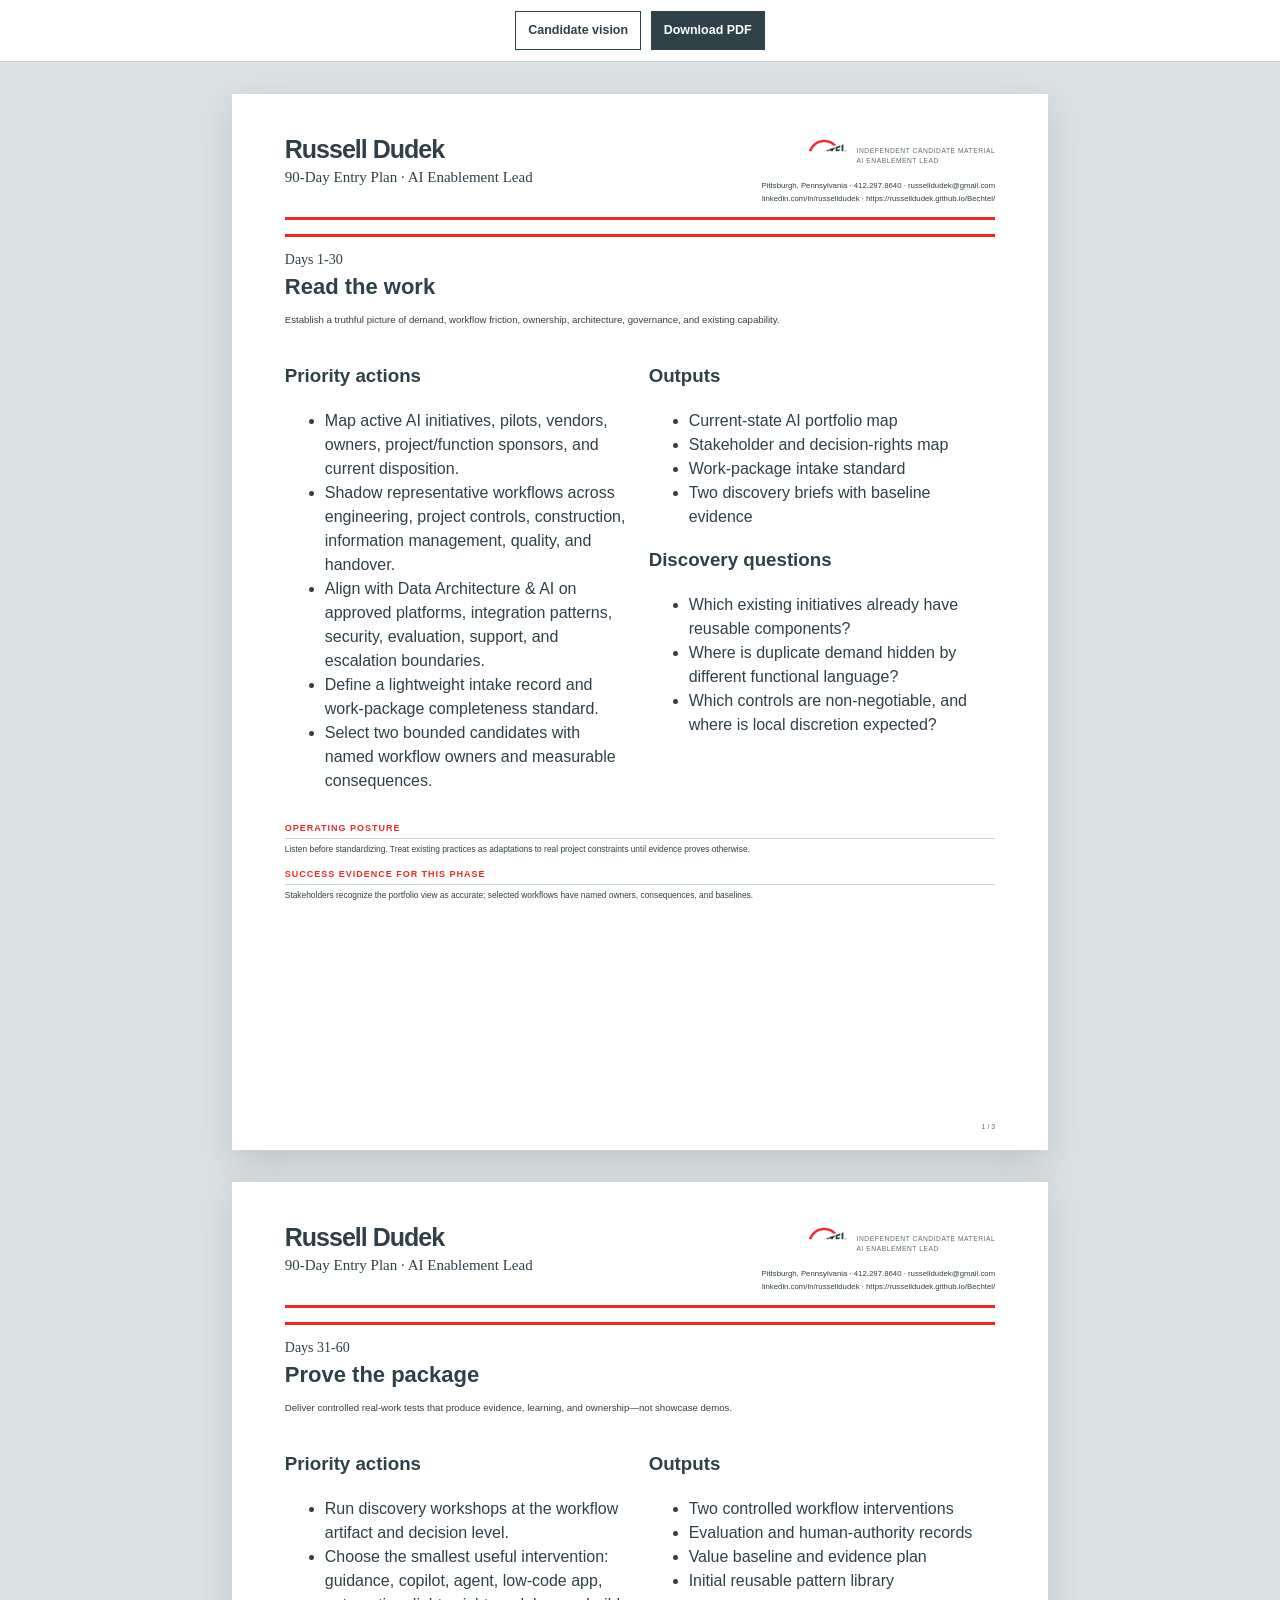
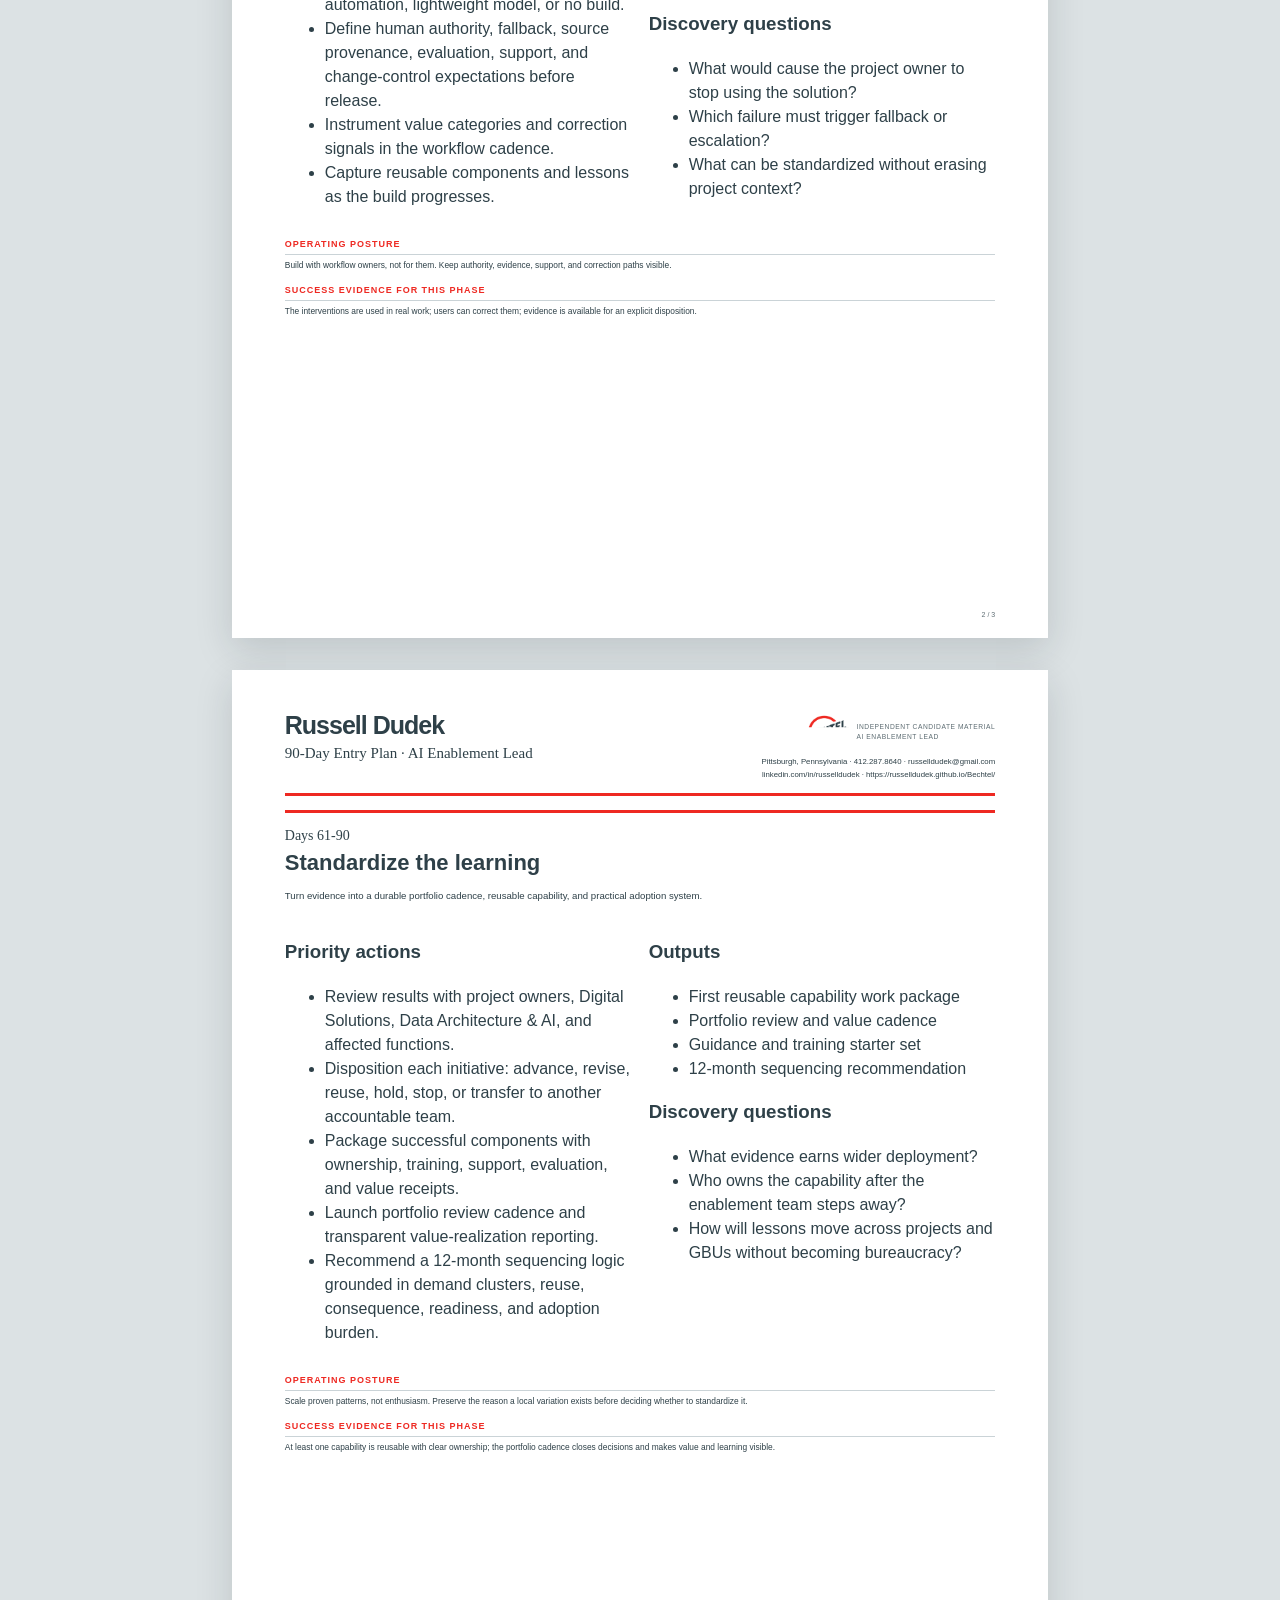
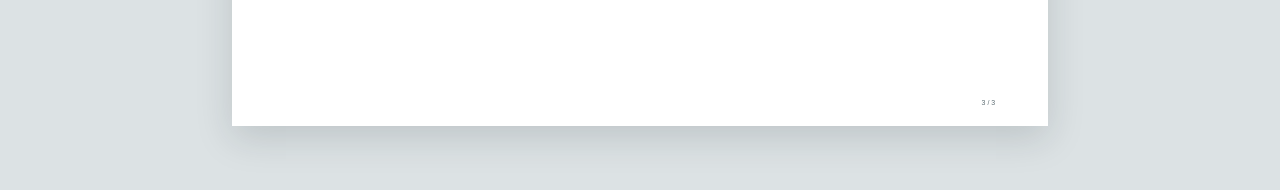
==== 90-day-plan.html @ 3dd20a66 "Add 90-day entry plan" ====
<!doctype html><html><head><meta charset="utf-8"><meta name="viewport" content="width=device-width,initial-scale=1"><title>Russell Dudek · Bechtel 90-Day Entry Plan</title><link rel="stylesheet" href="styles.css"></head><body class="doc-body"><div class="doc-toolbar"><a href="index.html">Candidate vision</a><a class="download-link" href="docs/Russell-Dudek-Bechtel-90-Day-Entry-Plan.pdf" download>Download PDF</a></div><main class="document-stack"><section class="sheet"><header class="doc-header"><div><div class="doc-name">Russell Dudek</div><div class="doc-role">90-Day Entry Plan · AI Enablement Lead</div></div><div><div class="doc-brand"><img src="assets/brand/bechtel-logo-official.svg" alt="Bechtel"><span>Independent candidate material<br>AI Enablement Lead</span></div><div class="doc-contact">Pittsburgh, Pennsylvania · 412.287.8640 · <a href="mailto:russelldudek@gmail.com">russelldudek@gmail.com</a><br><a href="https://www.linkedin.com/in/russelldudek">linkedin.com/in/russelldudek</a> · <a href="https://russelldudek.github.io/Bechtel/">https://russelldudek.github.io/Bechtel/</a></div></div></header><div class="phase-doc"><div class="days">Days 1-30</div><h2>Read the work</h2><p>Establish a truthful picture of demand, workflow friction, ownership, architecture, governance, and existing capability.</p></div><div class="phase-doc-grid"><div><h3>Priority actions</h3><ul><li>Map active AI initiatives, pilots, vendors, owners, project/function sponsors, and current disposition.</li><li>Shadow representative workflows across engineering, project controls, construction, information management, quality, and handover.</li><li>Align with Data Architecture & AI on approved platforms, integration patterns, security, evaluation, support, and escalation boundaries.</li><li>Define a lightweight intake record and work-package completeness standard.</li><li>Select two bounded candidates with named workflow owners and measurable consequences.</li></ul></div><div><h3>Outputs</h3><ul><li>Current-state AI portfolio map</li><li>Stakeholder and decision-rights map</li><li>Work-package intake standard</li><li>Two discovery briefs with baseline evidence</li></ul><h3 style="margin-top:.18in">Discovery questions</h3><ul><li>Which existing initiatives already have reusable components?</li><li>Where is duplicate demand hidden by different functional language?</li><li>Which controls are non-negotiable, and where is local discretion expected?</li></ul></div></div><div class="doc-section"><h2>Operating posture</h2><p>Listen before standardizing. Treat existing practices as adaptations to real project constraints until evidence proves otherwise.</p></div><div class="doc-section"><h2>Success evidence for this phase</h2><p>Stakeholders recognize the portfolio view as accurate; selected workflows have named owners, consequences, and baselines.</p></div><div class="page-number">1 / 3</div></section><section class="sheet"><header class="doc-header"><div><div class="doc-name">Russell Dudek</div><div class="doc-role">90-Day Entry Plan · AI Enablement Lead</div></div><div><div class="doc-brand"><img src="assets/brand/bechtel-logo-official.svg" alt="Bechtel"><span>Independent candidate material<br>AI Enablement Lead</span></div><div class="doc-contact">Pittsburgh, Pennsylvania · 412.287.8640 · <a href="mailto:russelldudek@gmail.com">russelldudek@gmail.com</a><br><a href="https://www.linkedin.com/in/russelldudek">linkedin.com/in/russelldudek</a> · <a href="https://russelldudek.github.io/Bechtel/">https://russelldudek.github.io/Bechtel/</a></div></div></header><div class="phase-doc"><div class="days">Days 31-60</div><h2>Prove the package</h2><p>Deliver controlled real-work tests that produce evidence, learning, and ownership—not showcase demos.</p></div><div class="phase-doc-grid"><div><h3>Priority actions</h3><ul><li>Run discovery workshops at the workflow artifact and decision level.</li><li>Choose the smallest useful intervention: guidance, copilot, agent, low-code app, automation, lightweight model, or no build.</li><li>Define human authority, fallback, source provenance, evaluation, support, and change-control expectations before release.</li><li>Instrument value categories and correction signals in the workflow cadence.</li><li>Capture reusable components and lessons as the build progresses.</li></ul></div><div><h3>Outputs</h3><ul><li>Two controlled workflow interventions</li><li>Evaluation and human-authority records</li><li>Value baseline and evidence plan</li><li>Initial reusable pattern library</li></ul><h3 style="margin-top:.18in">Discovery questions</h3><ul><li>What would cause the project owner to stop using the solution?</li><li>Which failure must trigger fallback or escalation?</li><li>What can be standardized without erasing project context?</li></ul></div></div><div class="doc-section"><h2>Operating posture</h2><p>Build with workflow owners, not for them. Keep authority, evidence, support, and correction paths visible.</p></div><div class="doc-section"><h2>Success evidence for this phase</h2><p>The interventions are used in real work; users can correct them; evidence is available for an explicit disposition.</p></div><div class="page-number">2 / 3</div></section><section class="sheet"><header class="doc-header"><div><div class="doc-name">Russell Dudek</div><div class="doc-role">90-Day Entry Plan · AI Enablement Lead</div></div><div><div class="doc-brand"><img src="assets/brand/bechtel-logo-official.svg" alt="Bechtel"><span>Independent candidate material<br>AI Enablement Lead</span></div><div class="doc-contact">Pittsburgh, Pennsylvania · 412.287.8640 · <a href="mailto:russelldudek@gmail.com">russelldudek@gmail.com</a><br><a href="https://www.linkedin.com/in/russelldudek">linkedin.com/in/russelldudek</a> · <a href="https://russelldudek.github.io/Bechtel/">https://russelldudek.github.io/Bechtel/</a></div></div></header><div class="phase-doc"><div class="days">Days 61-90</div><h2>Standardize the learning</h2><p>Turn evidence into a durable portfolio cadence, reusable capability, and practical adoption system.</p></div><div class="phase-doc-grid"><div><h3>Priority actions</h3><ul><li>Review results with project owners, Digital Solutions, Data Architecture & AI, and affected functions.</li><li>Disposition each initiative: advance, revise, reuse, hold, stop, or transfer to another accountable team.</li><li>Package successful components with ownership, training, support, evaluation, and value receipts.</li><li>Launch portfolio review cadence and transparent value-realization reporting.</li><li>Recommend a 12-month sequencing logic grounded in demand clusters, reuse, consequence, readiness, and adoption burden.</li></ul></div><div><h3>Outputs</h3><ul><li>First reusable capability work package</li><li>Portfolio review and value cadence</li><li>Guidance and training starter set</li><li>12-month sequencing recommendation</li></ul><h3 style="margin-top:.18in">Discovery questions</h3><ul><li>What evidence earns wider deployment?</li><li>Who owns the capability after the enablement team steps away?</li><li>How will lessons move across projects and GBUs without becoming bureaucracy?</li></ul></div></div><div class="doc-section"><h2>Operating posture</h2><p>Scale proven patterns, not enthusiasm. Preserve the reason a local variation exists before deciding whether to standardize it.</p></div><div class="doc-section"><h2>Success evidence for this phase</h2><p>At least one capability is reusable with clear ownership; the portfolio cadence closes decisions and makes value and learning visible.</p></div><div class="page-number">3 / 3</div></section></main></body></html>
---- styles.css ----
@import url("styles-base.css");
@import url("styles-docs.css");
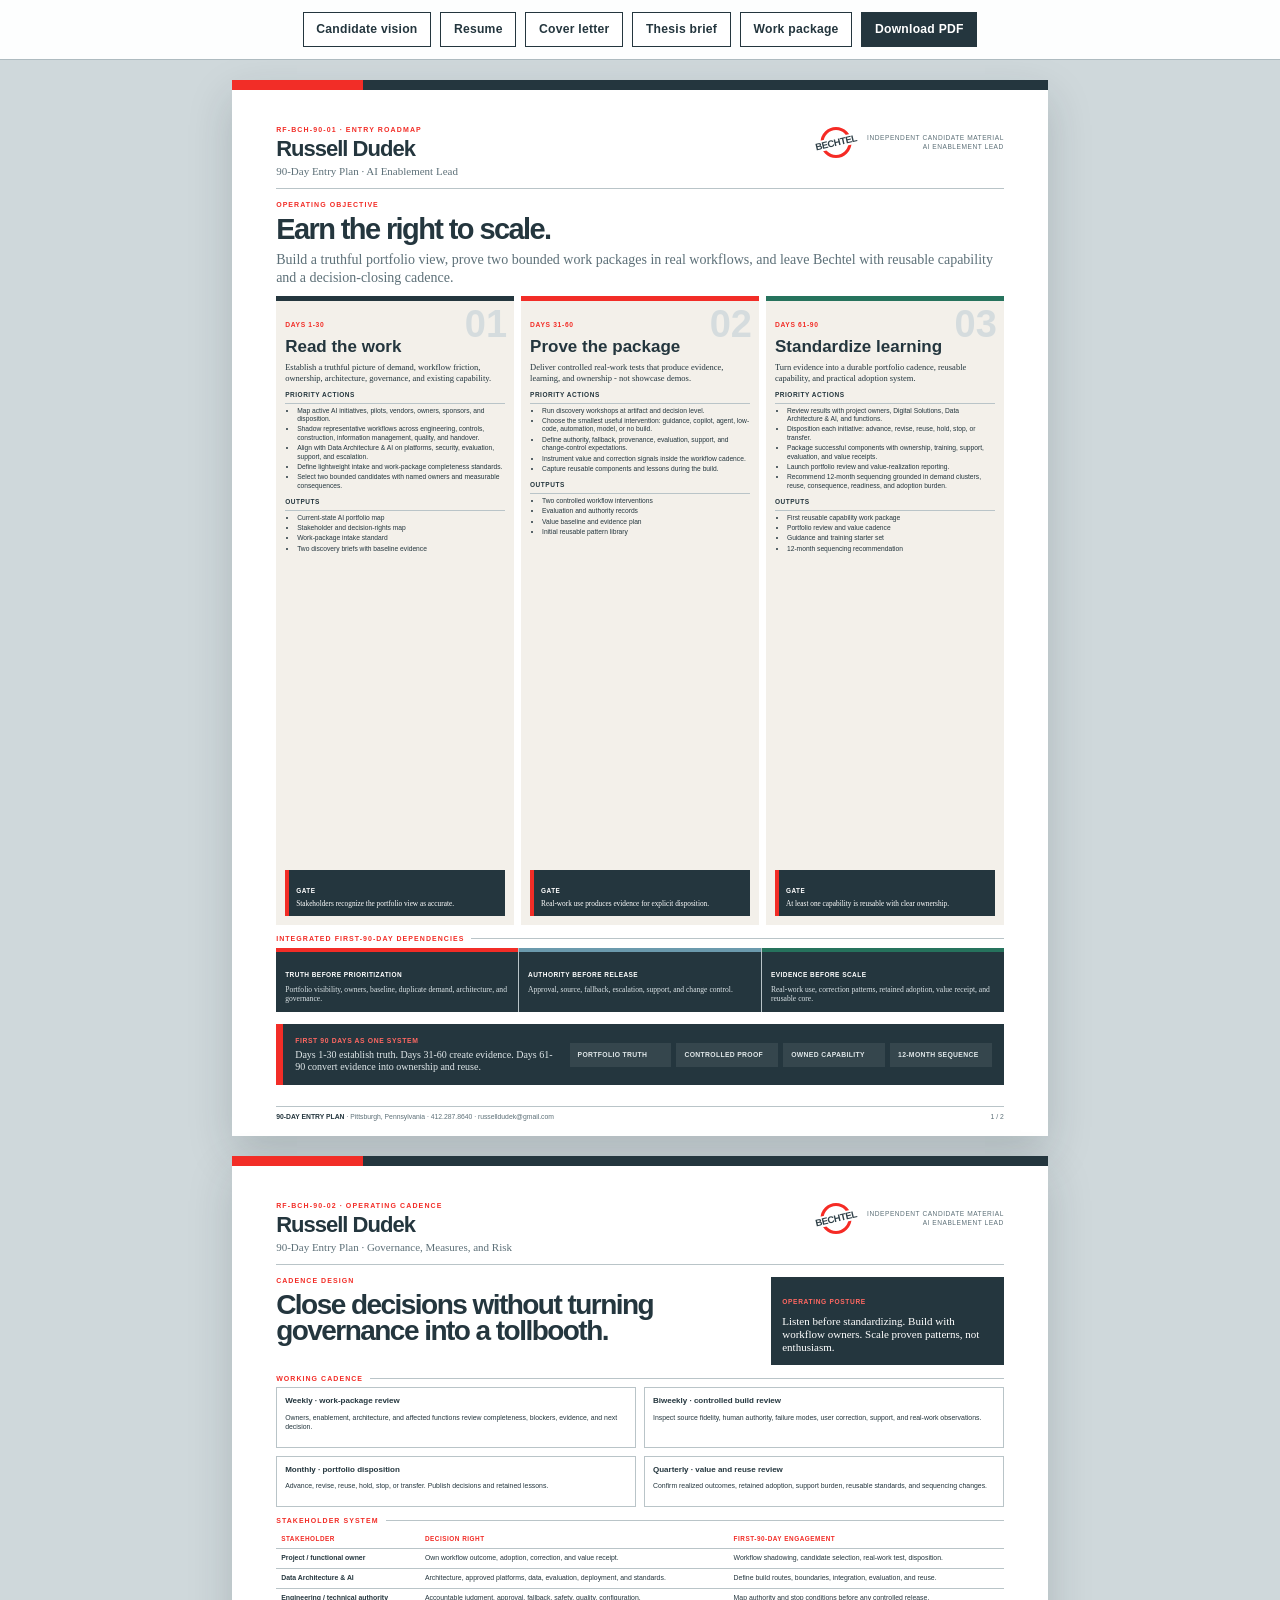
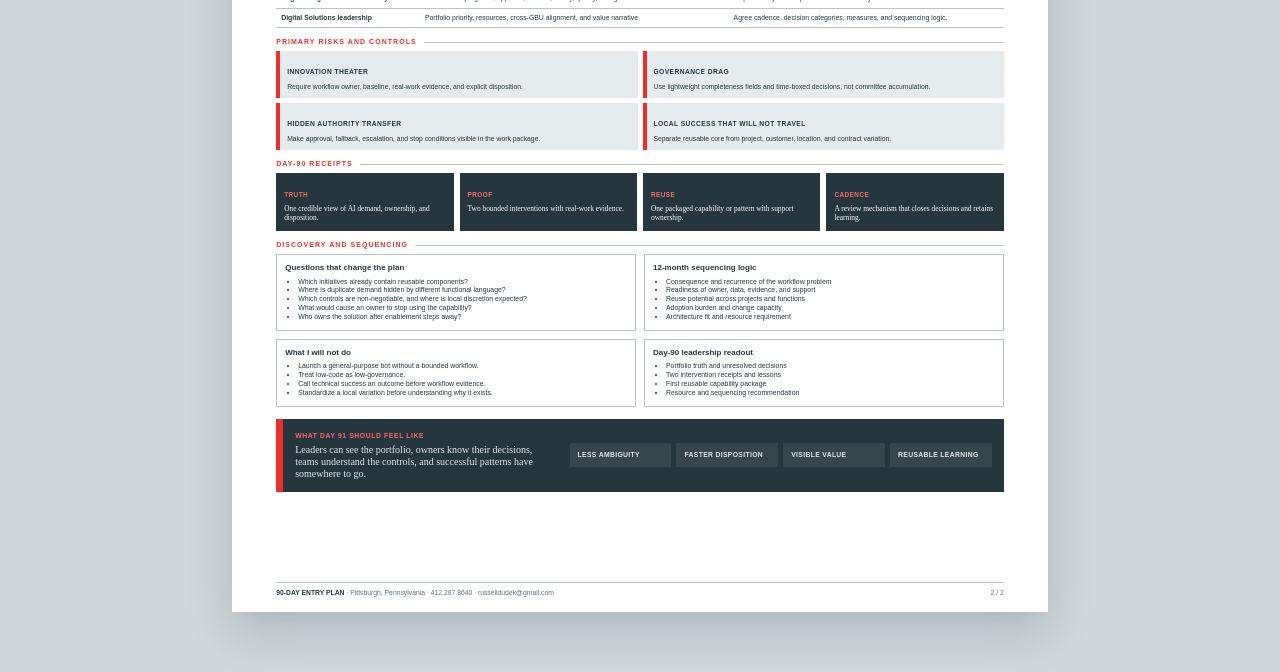
==== commit 4f9716b2: "feat: publish engineering control dossier source directly" ====
--- a/90-day-plan.html
+++ b/90-day-plan.html
@@ -1 +1,14 @@
-<!doctype html><html><head><meta charset="utf-8"><meta name="viewport" content="width=device-width,initial-scale=1"><title>Russell Dudek · Bechtel 90-Day Entry Plan</title><link rel="stylesheet" href="styles.css"></head><body class="doc-body"><div class="doc-toolbar"><a href="index.html">Candidate vision</a><a class="download-link" href="docs/Russell-Dudek-Bechtel-90-Day-Entry-Plan.pdf" download>Download PDF</a></div><main class="document-stack"><section class="sheet"><header class="doc-header"><div><div class="doc-name">Russell Dudek</div><div class="doc-role">90-Day Entry Plan · AI Enablement Lead</div></div><div><div class="doc-brand"><img src="assets/brand/bechtel-logo-official.svg" alt="Bechtel"><span>Independent candidate material<br>AI Enablement Lead</span></div><div class="doc-contact">Pittsburgh, Pennsylvania · 412.287.8640 · <a href="mailto:russelldudek@gmail.com">russelldudek@gmail.com</a><br><a href="https://www.linkedin.com/in/russelldudek">linkedin.com/in/russelldudek</a> · <a href="https://russelldudek.github.io/Bechtel/">https://russelldudek.github.io/Bechtel/</a></div></div></header><div class="phase-doc"><div class="days">Days 1-30</div><h2>Read the work</h2><p>Establish a truthful picture of demand, workflow friction, ownership, architecture, governance, and existing capability.</p></div><div class="phase-doc-grid"><div><h3>Priority actions</h3><ul><li>Map active AI initiatives, pilots, vendors, owners, project/function sponsors, and current disposition.</li><li>Shadow representative workflows across engineering, project controls, construction, information management, quality, and handover.</li><li>Align with Data Architecture & AI on approved platforms, integration patterns, security, evaluation, support, and escalation boundaries.</li><li>Define a lightweight intake record and work-package completeness standard.</li><li>Select two bounded candidates with named workflow owners and measurable consequences.</li></ul></div><div><h3>Outputs</h3><ul><li>Current-state AI portfolio map</li><li>Stakeholder and decision-rights map</li><li>Work-package intake standard</li><li>Two discovery briefs with baseline evidence</li></ul><h3 style="margin-top:.18in">Discovery questions</h3><ul><li>Which existing initiatives already have reusable components?</li><li>Where is duplicate demand hidden by different functional language?</li><li>Which controls are non-negotiable, and where is local discretion expected?</li></ul></div></div><div class="doc-section"><h2>Operating posture</h2><p>Listen before standardizing. Treat existing practices as adaptations to real project constraints until evidence proves otherwise.</p></div><div class="doc-section"><h2>Success evidence for this phase</h2><p>Stakeholders recognize the portfolio view as accurate; selected workflows have named owners, consequences, and baselines.</p></div><div class="page-number">1 / 3</div></section><section class="sheet"><header class="doc-header"><div><div class="doc-name">Russell Dudek</div><div class="doc-role">90-Day Entry Plan · AI Enablement Lead</div></div><div><div class="doc-brand"><img src="assets/brand/bechtel-logo-official.svg" alt="Bechtel"><span>Independent candidate material<br>AI Enablement Lead</span></div><div class="doc-contact">Pittsburgh, Pennsylvania · 412.287.8640 · <a href="mailto:russelldudek@gmail.com">russelldudek@gmail.com</a><br><a href="https://www.linkedin.com/in/russelldudek">linkedin.com/in/russelldudek</a> · <a href="https://russelldudek.github.io/Bechtel/">https://russelldudek.github.io/Bechtel/</a></div></div></header><div class="phase-doc"><div class="days">Days 31-60</div><h2>Prove the package</h2><p>Deliver controlled real-work tests that produce evidence, learning, and ownership—not showcase demos.</p></div><div class="phase-doc-grid"><div><h3>Priority actions</h3><ul><li>Run discovery workshops at the workflow artifact and decision level.</li><li>Choose the smallest useful intervention: guidance, copilot, agent, low-code app, automation, lightweight model, or no build.</li><li>Define human authority, fallback, source provenance, evaluation, support, and change-control expectations before release.</li><li>Instrument value categories and correction signals in the workflow cadence.</li><li>Capture reusable components and lessons as the build progresses.</li></ul></div><div><h3>Outputs</h3><ul><li>Two controlled workflow interventions</li><li>Evaluation and human-authority records</li><li>Value baseline and evidence plan</li><li>Initial reusable pattern library</li></ul><h3 style="margin-top:.18in">Discovery questions</h3><ul><li>What would cause the project owner to stop using the solution?</li><li>Which failure must trigger fallback or escalation?</li><li>What can be standardized without erasing project context?</li></ul></div></div><div class="doc-section"><h2>Operating posture</h2><p>Build with workflow owners, not for them. Keep authority, evidence, support, and correction paths visible.</p></div><div class="doc-section"><h2>Success evidence for this phase</h2><p>The interventions are used in real work; users can correct them; evidence is available for an explicit disposition.</p></div><div class="page-number">2 / 3</div></section><section class="sheet"><header class="doc-header"><div><div class="doc-name">Russell Dudek</div><div class="doc-role">90-Day Entry Plan · AI Enablement Lead</div></div><div><div class="doc-brand"><img src="assets/brand/bechtel-logo-official.svg" alt="Bechtel"><span>Independent candidate material<br>AI Enablement Lead</span></div><div class="doc-contact">Pittsburgh, Pennsylvania · 412.287.8640 · <a href="mailto:russelldudek@gmail.com">russelldudek@gmail.com</a><br><a href="https://www.linkedin.com/in/russelldudek">linkedin.com/in/russelldudek</a> · <a href="https://russelldudek.github.io/Bechtel/">https://russelldudek.github.io/Bechtel/</a></div></div></header><div class="phase-doc"><div class="days">Days 61-90</div><h2>Standardize the learning</h2><p>Turn evidence into a durable portfolio cadence, reusable capability, and practical adoption system.</p></div><div class="phase-doc-grid"><div><h3>Priority actions</h3><ul><li>Review results with project owners, Digital Solutions, Data Architecture & AI, and affected functions.</li><li>Disposition each initiative: advance, revise, reuse, hold, stop, or transfer to another accountable team.</li><li>Package successful components with ownership, training, support, evaluation, and value receipts.</li><li>Launch portfolio review cadence and transparent value-realization reporting.</li><li>Recommend a 12-month sequencing logic grounded in demand clusters, reuse, consequence, readiness, and adoption burden.</li></ul></div><div><h3>Outputs</h3><ul><li>First reusable capability work package</li><li>Portfolio review and value cadence</li><li>Guidance and training starter set</li><li>12-month sequencing recommendation</li></ul><h3 style="margin-top:.18in">Discovery questions</h3><ul><li>What evidence earns wider deployment?</li><li>Who owns the capability after the enablement team steps away?</li><li>How will lessons move across projects and GBUs without becoming bureaucracy?</li></ul></div></div><div class="doc-section"><h2>Operating posture</h2><p>Scale proven patterns, not enthusiasm. Preserve the reason a local variation exists before deciding whether to standardize it.</p></div><div class="doc-section"><h2>Success evidence for this phase</h2><p>At least one capability is reusable with clear ownership; the portfolio cadence closes decisions and makes value and learning visible.</p></div><div class="page-number">3 / 3</div></section></main></body></html>+<!doctype html><html lang="en"><head><meta charset="utf-8"><meta name="viewport" content="width=device-width,initial-scale=1"><title>Russell Dudek · Bechtel 90-Day Entry Plan</title><link rel="stylesheet" href="document-system.css"></head><body><div class="doc-toolbar"><a href="index.html">Candidate vision</a><a href="resume.html">Resume</a><a href="cover-letter.html">Cover letter</a><a href="interview-brief.html">Thesis brief</a><a href="work-package-review.html">Work package</a><a class="download-link" href="docs/Russell-Dudek-Bechtel-90-Day-Entry-Plan.pdf" download>Download PDF</a></div><main class="document-stack">
+<section class="dossier-page plan-doc"><header class="dossier-header"><div><div class="page-code">RF-BCH-90-01 · ENTRY ROADMAP</div><div class="candidate-name">Russell Dudek</div><div class="candidate-role">90-Day Entry Plan · AI Enablement Lead</div></div><div class="brand-block"><img src="assets/brand/bechtel-logo-official.svg?v=20260717-dossier" alt="Bechtel"><span>Independent candidate material<br>AI Enablement Lead</span></div></header>
+<div class="kicker">Operating objective</div><h1 class="display-title" style="font-size:29px">Earn the right to scale.</h1><p class="lead">Build a truthful portfolio view, prove two bounded work packages in real workflows, and leave Bechtel with reusable capability and a decision-closing cadence.</p>
+<div class="roadmap"><article class="phase-card"><div class="phase-num">01</div><time>Days 1-30</time><h2>Read the work</h2><p>Establish a truthful picture of demand, workflow friction, ownership, architecture, governance, and existing capability.</p><h3>Priority actions</h3><ul><li>Map active AI initiatives, pilots, vendors, owners, sponsors, and disposition.</li><li>Shadow representative workflows across engineering, controls, construction, information management, quality, and handover.</li><li>Align with Data Architecture & AI on platforms, security, evaluation, support, and escalation.</li><li>Define lightweight intake and work-package completeness standards.</li><li>Select two bounded candidates with named owners and measurable consequences.</li></ul><h3>Outputs</h3><ul><li>Current-state AI portfolio map</li><li>Stakeholder and decision-rights map</li><li>Work-package intake standard</li><li>Two discovery briefs with baseline evidence</li></ul><div class="phase-gate"><b>Gate</b><span>Stakeholders recognize the portfolio view as accurate.</span></div></article>
+<article class="phase-card"><div class="phase-num">02</div><time>Days 31-60</time><h2>Prove the package</h2><p>Deliver controlled real-work tests that produce evidence, learning, and ownership - not showcase demos.</p><h3>Priority actions</h3><ul><li>Run discovery workshops at artifact and decision level.</li><li>Choose the smallest useful intervention: guidance, copilot, agent, low-code, automation, model, or no build.</li><li>Define authority, fallback, provenance, evaluation, support, and change-control expectations.</li><li>Instrument value and correction signals inside the workflow cadence.</li><li>Capture reusable components and lessons during the build.</li></ul><h3>Outputs</h3><ul><li>Two controlled workflow interventions</li><li>Evaluation and authority records</li><li>Value baseline and evidence plan</li><li>Initial reusable pattern library</li></ul><div class="phase-gate"><b>Gate</b><span>Real-work use produces evidence for explicit disposition.</span></div></article>
+<article class="phase-card"><div class="phase-num">03</div><time>Days 61-90</time><h2>Standardize learning</h2><p>Turn evidence into a durable portfolio cadence, reusable capability, and practical adoption system.</p><h3>Priority actions</h3><ul><li>Review results with project owners, Digital Solutions, Data Architecture & AI, and functions.</li><li>Disposition each initiative: advance, revise, reuse, hold, stop, or transfer.</li><li>Package successful components with ownership, training, support, evaluation, and value receipts.</li><li>Launch portfolio review and value-realization reporting.</li><li>Recommend 12-month sequencing grounded in demand clusters, reuse, consequence, readiness, and adoption burden.</li></ul><h3>Outputs</h3><ul><li>First reusable capability work package</li><li>Portfolio review and value cadence</li><li>Guidance and training starter set</li><li>12-month sequencing recommendation</li></ul><div class="phase-gate"><b>Gate</b><span>At least one capability is reusable with clear ownership.</span></div></article></div><div class="section"><div class="section-label">Integrated first-90-day dependencies</div><div class="integration-band"><div><b>Truth before prioritization</b><span>Portfolio visibility, owners, baseline, duplicate demand, architecture, and governance.</span></div><div><b>Authority before release</b><span>Approval, source, fallback, escalation, support, and change control.</span></div><div><b>Evidence before scale</b><span>Real-work use, correction patterns, retained adoption, value receipt, and reusable core.</span></div></div></div>
+<div class="bottom-dossier-band"><div><b>First 90 days as one system</b><span>Days 1-30 establish truth. Days 31-60 create evidence. Days 61-90 convert evidence into ownership and reuse.</span></div><div class="bottom-mini-grid"><span>Portfolio truth</span><span>Controlled proof</span><span>Owned capability</span><span>12-month sequence</span></div></div><footer class="page-footer"><span><b>90-DAY ENTRY PLAN</b> · Pittsburgh, Pennsylvania · 412.287.8640 · russelldudek@gmail.com</span><span>1 / 2</span></footer></section>
+<section class="dossier-page plan-doc"><header class="dossier-header"><div><div class="page-code">RF-BCH-90-02 · OPERATING CADENCE</div><div class="candidate-name">Russell Dudek</div><div class="candidate-role">90-Day Entry Plan · Governance, Measures, and Risk</div></div><div class="brand-block"><img src="assets/brand/bechtel-logo-official.svg?v=20260717-dossier" alt="Bechtel"><span>Independent candidate material<br>AI Enablement Lead</span></div></header>
+<div class="brief-hero"><div><div class="kicker">Cadence design</div><h1 class="display-title" style="font-size:28px">Close decisions without turning governance into a tollbooth.</h1></div><aside class="side-note"><b>Operating posture</b><p>Listen before standardizing. Build with workflow owners. Scale proven patterns, not enthusiasm.</p></aside></div>
+<div class="section"><div class="section-label">Working cadence</div><div class="cadence-grid"><div class="cadence-card"><h3>Weekly · work-package review</h3><p>Owners, enablement, architecture, and affected functions review completeness, blockers, evidence, and next decision.</p></div><div class="cadence-card"><h3>Biweekly · controlled build review</h3><p>Inspect source fidelity, human authority, failure modes, user correction, support, and real-work observations.</p></div><div class="cadence-card"><h3>Monthly · portfolio disposition</h3><p>Advance, revise, reuse, hold, stop, or transfer. Publish decisions and retained lessons.</p></div><div class="cadence-card"><h3>Quarterly · value and reuse review</h3><p>Confirm realized outcomes, retained adoption, support burden, reusable standards, and sequencing changes.</p></div></div></div>
+<div class="section"><div class="section-label">Stakeholder system</div><table class="scorecard"><thead><tr><th>Stakeholder</th><th>Decision right</th><th>First-90-day engagement</th></tr></thead><tbody><tr><td>Project / functional owner</td><td>Own workflow outcome, adoption, correction, and value receipt.</td><td>Workflow shadowing, candidate selection, real-work test, disposition.</td></tr><tr><td>Data Architecture & AI</td><td>Architecture, approved platforms, data, evaluation, deployment, and standards.</td><td>Define build routes, boundaries, integration, evaluation, and reuse.</td></tr><tr><td>Engineering / technical authority</td><td>Accountable judgment, approval, fallback, safety, quality, configuration.</td><td>Map authority and stop conditions before any controlled release.</td></tr><tr><td>Digital Solutions leadership</td><td>Portfolio priority, resources, cross-GBU alignment, and value narrative.</td><td>Agree cadence, decision categories, measures, and sequencing logic.</td></tr></tbody></table></div>
+<div class="section"><div class="section-label">Primary risks and controls</div><div class="risk-table"><div class="risk"><b>Innovation theater</b><p>Require workflow owner, baseline, real-work evidence, and explicit disposition.</p></div><div class="risk"><b>Governance drag</b><p>Use lightweight completeness fields and time-boxed decisions, not committee accumulation.</p></div><div class="risk"><b>Hidden authority transfer</b><p>Make approval, fallback, escalation, and stop conditions visible in the work package.</p></div><div class="risk"><b>Local success that will not travel</b><p>Separate reusable core from project, customer, location, and contract variation.</p></div></div></div>
+<div class="section"><div class="section-label">Day-90 receipts</div><div class="receipt-grid"><div class="receipt"><b>Truth</b><span>One credible view of AI demand, ownership, and disposition.</span></div><div class="receipt"><b>Proof</b><span>Two bounded interventions with real-work evidence.</span></div><div class="receipt"><b>Reuse</b><span>One packaged capability or pattern with support ownership.</span></div><div class="receipt"><b>Cadence</b><span>A review mechanism that closes decisions and retains learning.</span></div></div></div>
+<div class="section"><div class="section-label">Discovery and sequencing</div><div class="cadence-grid"><div class="cadence-card"><h3>Questions that change the plan</h3><ul><li>Which initiatives already contain reusable components?</li><li>Where is duplicate demand hidden by different functional language?</li><li>Which controls are non-negotiable, and where is local discretion expected?</li><li>What would cause an owner to stop using the capability?</li><li>Who owns the solution after enablement steps away?</li></ul></div><div class="cadence-card"><h3>12-month sequencing logic</h3><ul><li>Consequence and recurrence of the workflow problem</li><li>Readiness of owner, data, evidence, and support</li><li>Reuse potential across projects and functions</li><li>Adoption burden and change capacity</li><li>Architecture fit and resource requirement</li></ul></div><div class="cadence-card"><h3>What I will not do</h3><ul><li>Launch a general-purpose bot without a bounded workflow.</li><li>Treat low-code as low-governance.</li><li>Call technical success an outcome before workflow evidence.</li><li>Standardize a local variation before understanding why it exists.</li></ul></div><div class="cadence-card"><h3>Day-90 leadership readout</h3><ul><li>Portfolio truth and unresolved decisions</li><li>Two intervention receipts and lessons</li><li>First reusable capability package</li><li>Resource and sequencing recommendation</li></ul></div></div></div><div class="bottom-dossier-band"><div><b>What day 91 should feel like</b><span>Leaders can see the portfolio, owners know their decisions, teams understand the controls, and successful patterns have somewhere to go.</span></div><div class="bottom-mini-grid"><span>Less ambiguity</span><span>Faster disposition</span><span>Visible value</span><span>Reusable learning</span></div></div><footer class="page-footer"><span><b>90-DAY ENTRY PLAN</b> · Pittsburgh, Pennsylvania · 412.287.8640 · russelldudek@gmail.com</span><span>2 / 2</span></footer></section></main></body></html>
--- a/document-system.css
+++ b/document-system.css
@@ -0,0 +1,4 @@
+@import url("document-core.css");
+@import url("document-components.css");
+@import url("document-layout.css");
+@import url("document-enhancements.css");
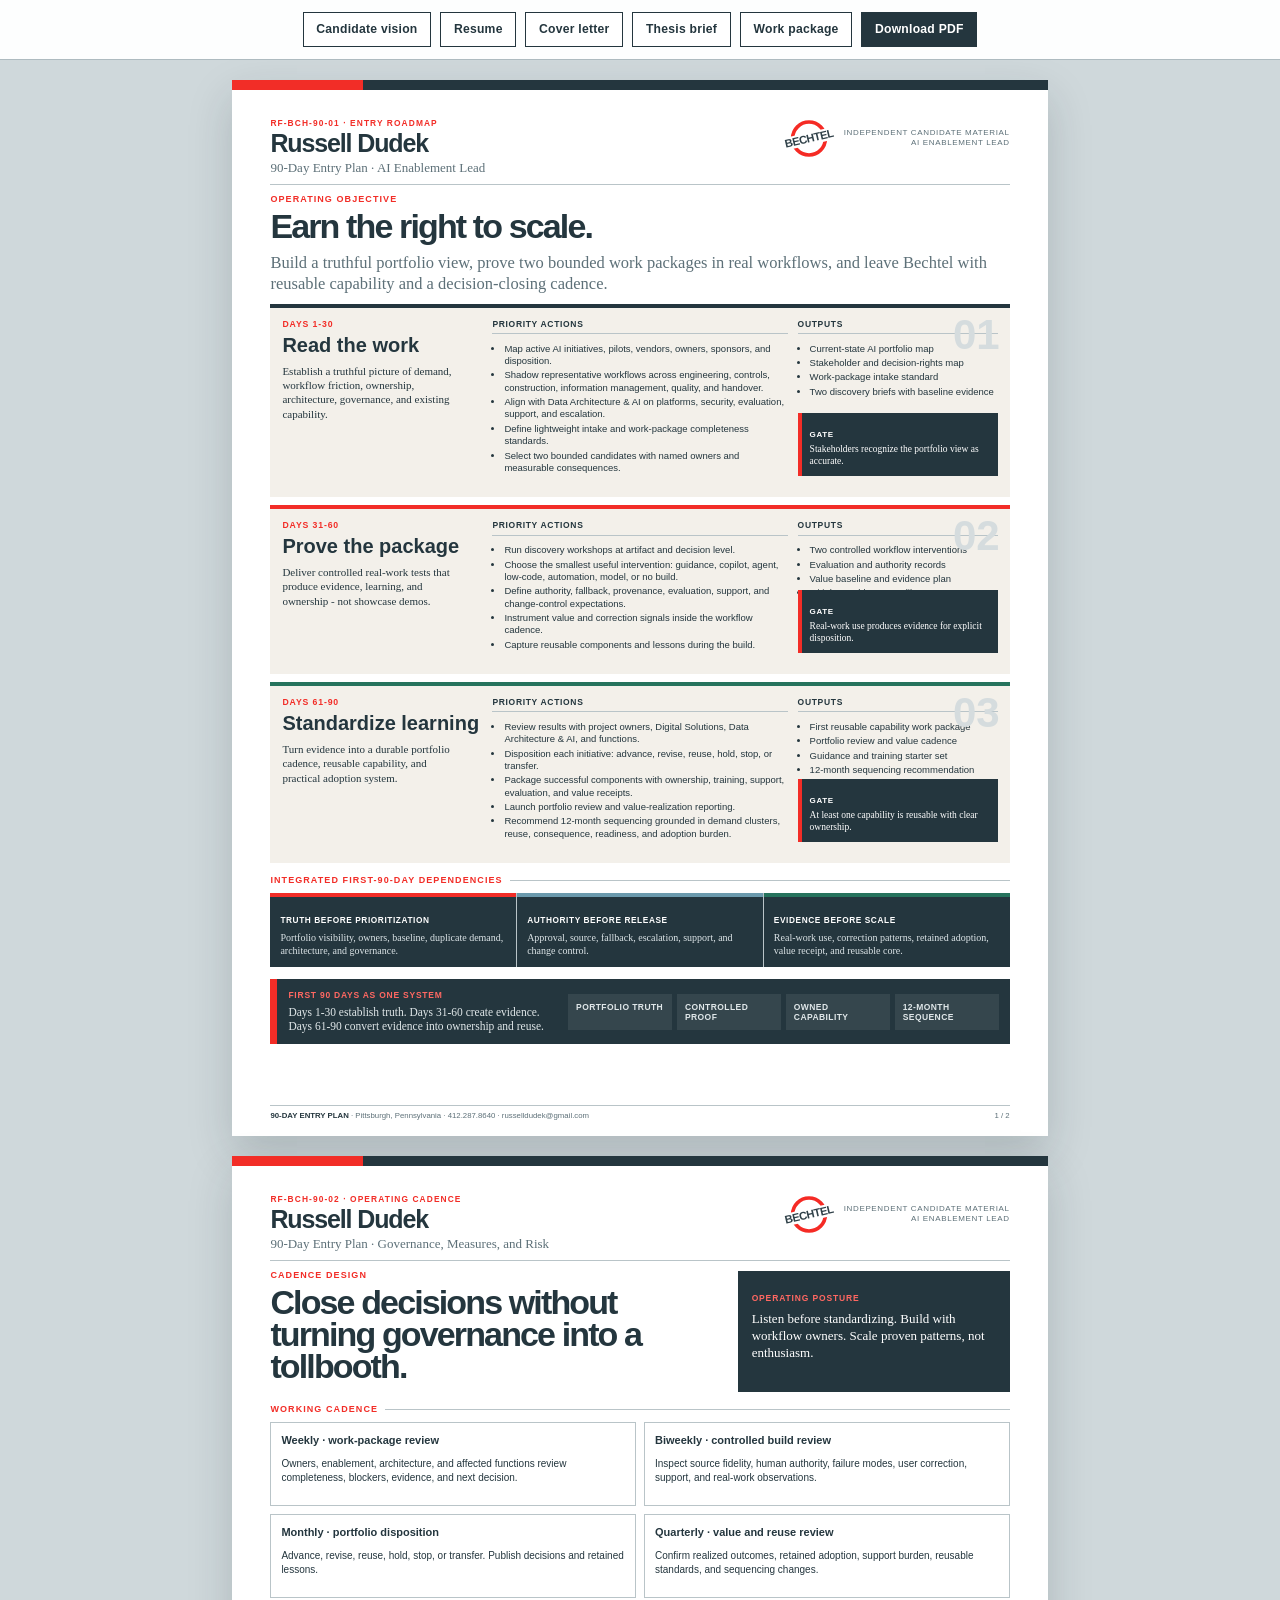
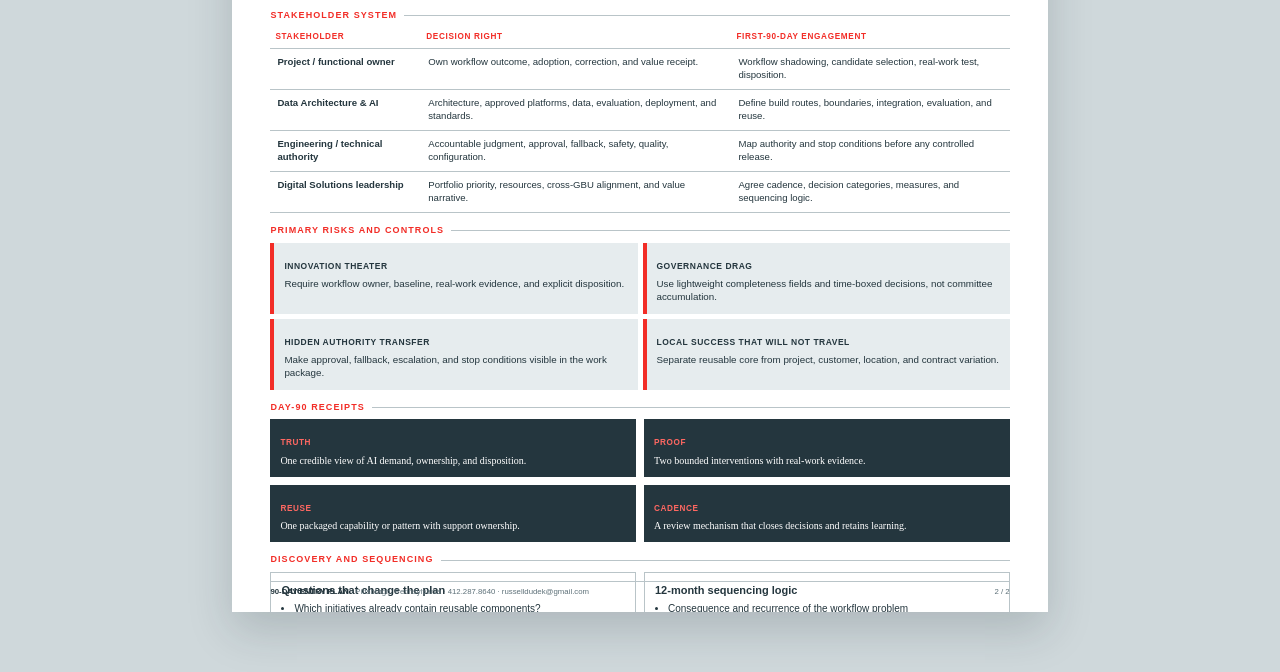
==== commit b2a1ea91: "design: reflow entry plan for readable executive type" ====
--- a/90-day-plan.html
+++ b/90-day-plan.html
@@ -11,4 +11,4 @@
 <div class="section"><div class="section-label">Stakeholder system</div><table class="scorecard"><thead><tr><th>Stakeholder</th><th>Decision right</th><th>First-90-day engagement</th></tr></thead><tbody><tr><td>Project / functional owner</td><td>Own workflow outcome, adoption, correction, and value receipt.</td><td>Workflow shadowing, candidate selection, real-work test, disposition.</td></tr><tr><td>Data Architecture & AI</td><td>Architecture, approved platforms, data, evaluation, deployment, and standards.</td><td>Define build routes, boundaries, integration, evaluation, and reuse.</td></tr><tr><td>Engineering / technical authority</td><td>Accountable judgment, approval, fallback, safety, quality, configuration.</td><td>Map authority and stop conditions before any controlled release.</td></tr><tr><td>Digital Solutions leadership</td><td>Portfolio priority, resources, cross-GBU alignment, and value narrative.</td><td>Agree cadence, decision categories, measures, and sequencing logic.</td></tr></tbody></table></div>
 <div class="section"><div class="section-label">Primary risks and controls</div><div class="risk-table"><div class="risk"><b>Innovation theater</b><p>Require workflow owner, baseline, real-work evidence, and explicit disposition.</p></div><div class="risk"><b>Governance drag</b><p>Use lightweight completeness fields and time-boxed decisions, not committee accumulation.</p></div><div class="risk"><b>Hidden authority transfer</b><p>Make approval, fallback, escalation, and stop conditions visible in the work package.</p></div><div class="risk"><b>Local success that will not travel</b><p>Separate reusable core from project, customer, location, and contract variation.</p></div></div></div>
 <div class="section"><div class="section-label">Day-90 receipts</div><div class="receipt-grid"><div class="receipt"><b>Truth</b><span>One credible view of AI demand, ownership, and disposition.</span></div><div class="receipt"><b>Proof</b><span>Two bounded interventions with real-work evidence.</span></div><div class="receipt"><b>Reuse</b><span>One packaged capability or pattern with support ownership.</span></div><div class="receipt"><b>Cadence</b><span>A review mechanism that closes decisions and retains learning.</span></div></div></div>
-<div class="section"><div class="section-label">Discovery and sequencing</div><div class="cadence-grid"><div class="cadence-card"><h3>Questions that change the plan</h3><ul><li>Which initiatives already contain reusable components?</li><li>Where is duplicate demand hidden by different functional language?</li><li>Which controls are non-negotiable, and where is local discretion expected?</li><li>What would cause an owner to stop using the capability?</li><li>Who owns the solution after enablement steps away?</li></ul></div><div class="cadence-card"><h3>12-month sequencing logic</h3><ul><li>Consequence and recurrence of the workflow problem</li><li>Readiness of owner, data, evidence, and support</li><li>Reuse potential across projects and functions</li><li>Adoption burden and change capacity</li><li>Architecture fit and resource requirement</li></ul></div><div class="cadence-card"><h3>What I will not do</h3><ul><li>Launch a general-purpose bot without a bounded workflow.</li><li>Treat low-code as low-governance.</li><li>Call technical success an outcome before workflow evidence.</li><li>Standardize a local variation before understanding why it exists.</li></ul></div><div class="cadence-card"><h3>Day-90 leadership readout</h3><ul><li>Portfolio truth and unresolved decisions</li><li>Two intervention receipts and lessons</li><li>First reusable capability package</li><li>Resource and sequencing recommendation</li></ul></div></div></div><div class="bottom-dossier-band"><div><b>What day 91 should feel like</b><span>Leaders can see the portfolio, owners know their decisions, teams understand the controls, and successful patterns have somewhere to go.</span></div><div class="bottom-mini-grid"><span>Less ambiguity</span><span>Faster disposition</span><span>Visible value</span><span>Reusable learning</span></div></div><footer class="page-footer"><span><b>90-DAY ENTRY PLAN</b> · Pittsburgh, Pennsylvania · 412.287.8640 · russelldudek@gmail.com</span><span>2 / 2</span></footer></section></main></body></html>+<div class="section"><div class="section-label">Discovery and sequencing</div><div class="cadence-grid"><div class="cadence-card"><h3>Questions that change the plan</h3><ul><li>Which initiatives already contain reusable components?</li><li>Where is duplicate demand hidden by different functional language?</li><li>Which controls are non-negotiable, and where is local discretion expected?</li><li>What would cause an owner to stop using the capability?</li><li>Who owns the solution after enablement steps away?</li></ul></div><div class="cadence-card"><h3>12-month sequencing logic</h3><ul><li>Consequence and recurrence of the workflow problem</li><li>Readiness of owner, data, evidence, and support</li><li>Reuse potential across projects and functions</li><li>Adoption burden and change capacity</li><li>Architecture fit and resource requirement</li></ul></div></div></div><footer class="page-footer"><span><b>90-DAY ENTRY PLAN</b> · Pittsburgh, Pennsylvania · 412.287.8640 · russelldudek@gmail.com</span><span>2 / 2</span></footer></section></main></body></html>
--- a/document-system.css
+++ b/document-system.css
@@ -2,3 +2,4 @@
 @import url("document-components.css");
 @import url("document-layout.css");
 @import url("document-enhancements.css");
+@import url("document-large-type.css");
